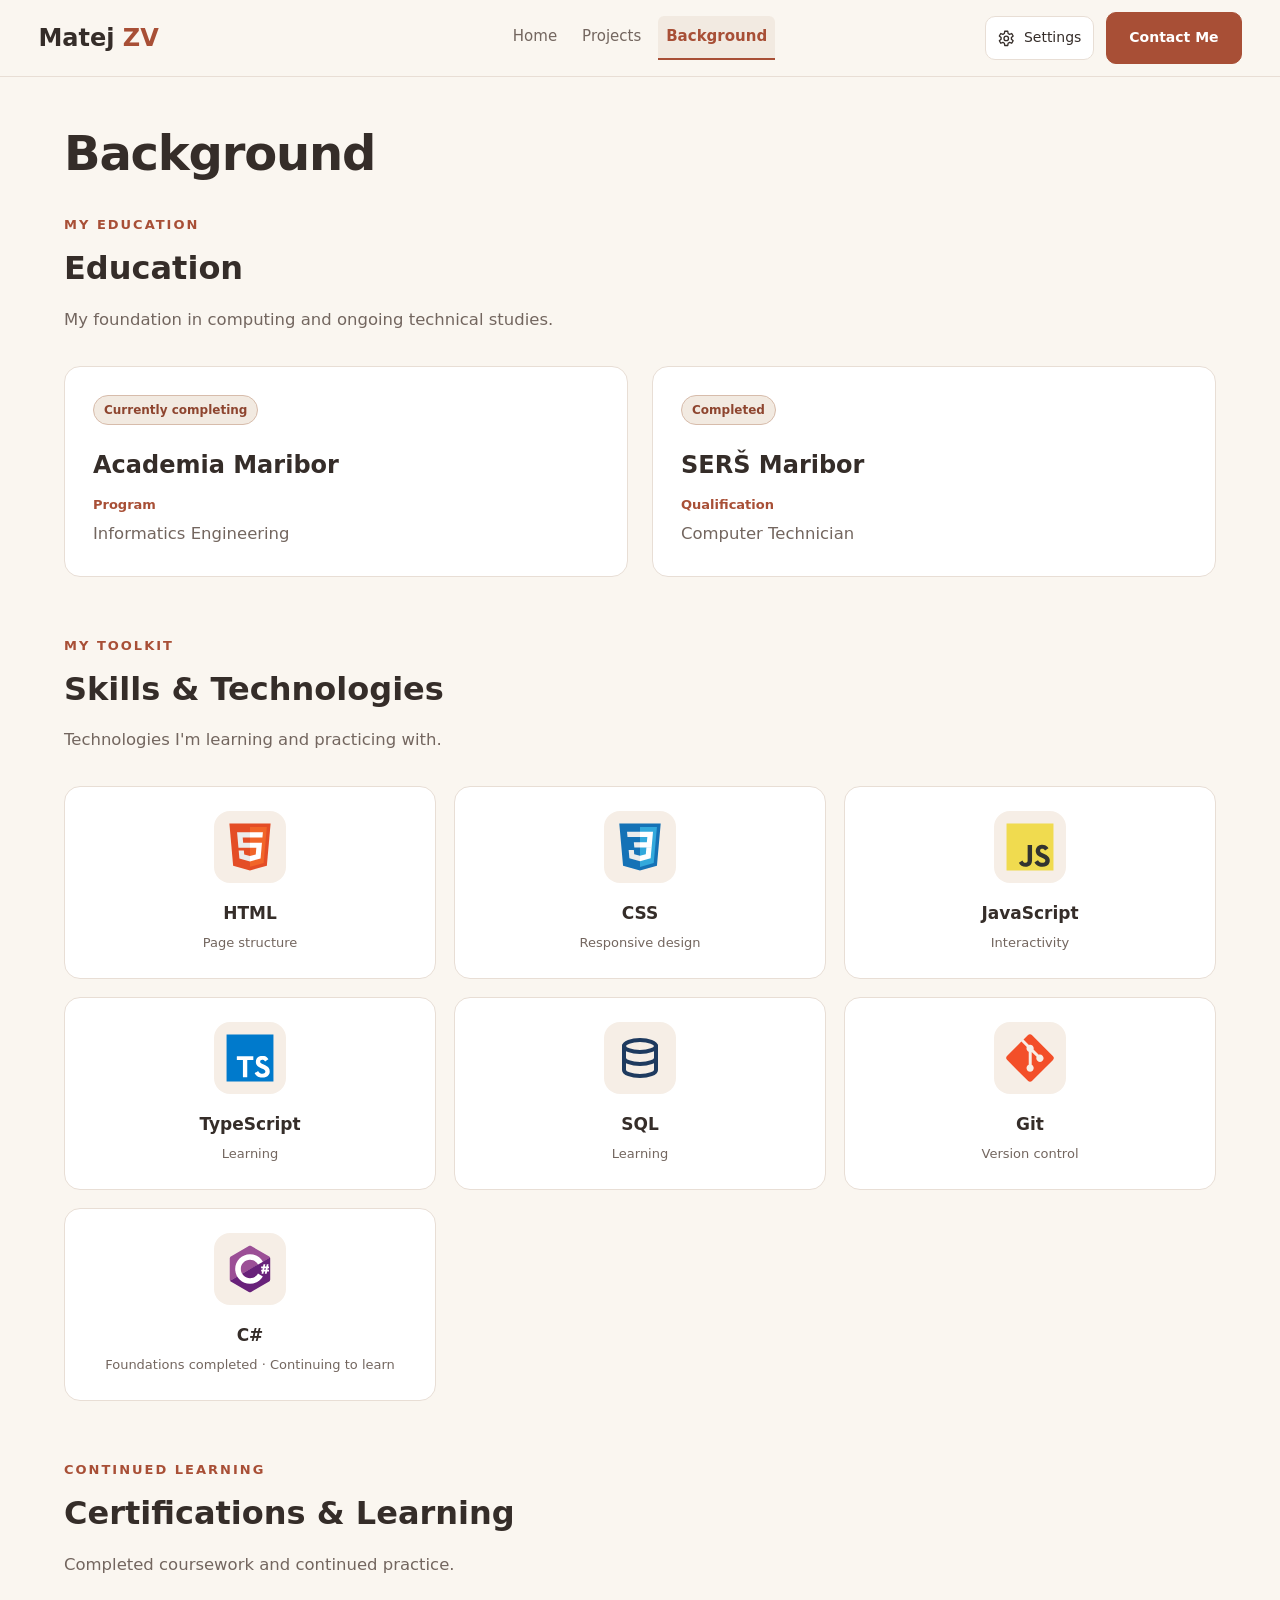
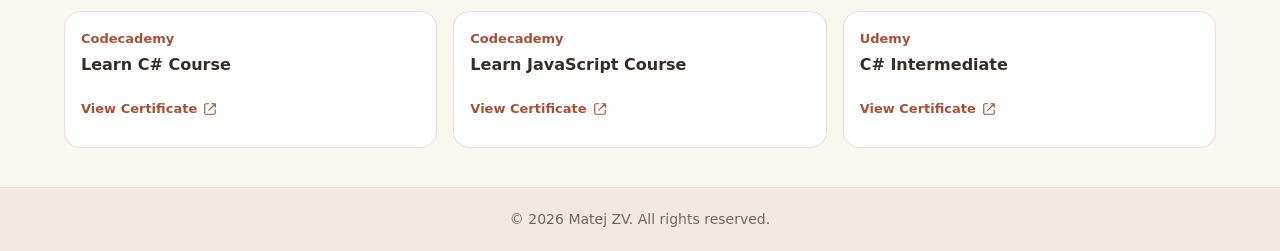
==== background.html @ 3d1009f9 "Initial portfolio release" ====
<!DOCTYPE html>
<html lang="en">
<head>
    <!-- Character encoding and responsive viewport -->
    <meta charset="UTF-8">
    <meta name="viewport" content="width=device-width, initial-scale=1.0">

    <!-- Page information -->
    <meta name="description" content="Background — Matej ZV’s developer portfolio, education, projects, and continued learning." data-i18n-content="meta.background.description">
    <meta name="theme-color" content="#211D1B">
    <link rel="icon" type="image/svg+xml" sizes="any" href="assets/icons/favicon.svg">
    <title data-i18n="meta.background.title">Background | Matej ZV</title>
    <meta property="og:type" content="website">
    <meta property="og:title" content="Background | Matej ZV" data-i18n-content="meta.background.title">
    <meta property="og:description" content="Background — Matej ZV’s developer portfolio, education, projects, and continued learning." data-i18n-content="meta.background.description">
    <meta name="twitter:card" content="summary">
    <!-- Add a canonical link and og:url once the final public URL is known.
         Add og:image only when a real share image has been supplied. -->

    <!-- Select the saved/system theme before styles render. -->
    <script src="js/theme.js"></script>
    <script src="js/translations.js"></script>
    <script src="js/i18n.js"></script>

    <!-- Website styles -->
    <link rel="stylesheet" href="css/style.css">

    <!-- JavaScript loads after the HTML is parsed -->
    <script src="js/script.js" defer></script>
</head>

<body>
    <a class="skip-link" href="#main-content" data-i18n="access.skip">Skip to main content</a>

    <header class="site-header">
        <nav class="navbar" aria-label="Main navigation" data-i18n-aria-label="access.nav">

            <!-- Website logo -->
            <a href="index.html" class="logo" aria-label="Matej ZV home" data-i18n-aria-label="access.home">
                Matej <span>ZV</span>
            </a>

            <ul class="nav-links" id="primary-navigation">
                <li><a href="index.html" data-i18n="nav.home">Home</a></li>
                <li><a href="projects.html" data-i18n="nav.projects">Projects</a></li>
                <li><a href="background.html" aria-current="page" data-i18n="nav.background">Background</a></li>
                <li class="mobile-contact"><a href="contact.html" data-i18n="nav.contact">Contact Me</a></li>
            </ul>

            <div class="header-actions">
                <div class="settings-container">
                    <button id="settings-toggle" class="settings-toggle" type="button" aria-expanded="false" aria-controls="settings-panel" hidden>
                        <svg class="settings-icon" xmlns="http://www.w3.org/2000/svg" width="18" height="18" viewBox="0 0 24 24" fill="none" stroke="currentColor" stroke-width="1.8" stroke-linecap="round" stroke-linejoin="round" aria-hidden="true" focusable="false"><path d="m9 3-.5 3-2 1.2L3.7 6 1.8 9.3l2.3 2v2.4l-2.3 2L3.7 19l2.8-1.2 2 1.2.5 3h4l.5-3 2-1.2 2.8 1.2 1.9-3.3-2.3-2v-2.4l2.3-2L18.3 6l-2.8 1.2-2-1.2-.5-3Z"/><circle cx="11" cy="12.5" r="3"/></svg>
                        <span data-i18n="settings.title">Settings</span>
                    </button>
                    <div id="settings-panel" class="settings-panel" role="group" aria-label="Display settings" hidden data-i18n-aria-label="settings.group">
                        <label class="theme-control" for="theme-choice" hidden>
                            <span data-i18n="settings.theme">Theme</span>
                            <select id="theme-choice" name="theme-choice" aria-label="Theme" data-i18n-aria-label="settings.theme">
                                <option value="dark" data-i18n="settings.dark">Dark</option>
                                <option value="light" data-i18n="settings.light">Light</option>
                            </select>
                        </label>
                        <fieldset class="language-control" hidden>
                            <legend data-i18n="settings.language">Language</legend>
                            <div class="language-options">
                                <button type="button" data-language="en" aria-pressed="true" lang="en"><span aria-hidden="true">🇬🇧</span> English <span class="language-check" aria-hidden="true">✓</span></button>
                                <button type="button" data-language="sl" aria-pressed="false" lang="sl"><span aria-hidden="true">🇸🇮</span> Slovenščina <span class="language-check" aria-hidden="true">✓</span></button>
                                <button type="button" data-language="de" aria-pressed="false" lang="de"><span aria-hidden="true">🇩🇪</span> Deutsch <span class="language-check" aria-hidden="true">✓</span></button>
                            </div>
                        </fieldset>
                    </div>
                </div>
                <a class="nav-contact btn btn-primary" href="contact.html" data-i18n="nav.contact">Contact Me</a>
                <!-- Mobile menu button -->
                <button
                    class="menu-toggle"
                    type="button"
                    aria-label="Open navigation menu"
                    aria-controls="primary-navigation"
                    aria-expanded="false"
                 data-i18n-aria-label="access.menuOpen">
                    ☰
                </button>
            </div>


        </nav>
    </header>

    <main id="main-content" class="detail-page background-page" tabindex="-1">
        <header class="page-intro">
            <h1 data-i18n="nav.background">Background</h1>
        </header>
        
        <section tabindex="-1" id="education" class="education-section" aria-labelledby="education-heading">

            <p class="section-label" data-i18n="background.educationLabel">MY EDUCATION</p>
            <h2 id="education-heading" data-i18n="background.education">Education</h2>
            <p class="section-description" data-i18n="background.intro">My foundation in computing and ongoing technical studies.</p>

            <div class="learning-grid">
                <article class="learning-card" aria-labelledby="academia-heading">
                    <div class="learning-card-header">
                        <span class="learning-badge" data-i18n="background.current">Currently completing</span>
                    </div>
                    <div class="learning-details">
                        <h3 id="academia-heading">Academia Maribor</h3>
                        <p class="education-detail"><span data-i18n="background.program">Program</span><span data-i18n="background.informatics">Informatics Engineering</span></p>
                    </div>
                </article>

                <article class="learning-card" aria-labelledby="sers-heading">
                    <div class="learning-card-header">
                        <span class="learning-badge" data-i18n="status.completed">Completed</span>
                    </div>
                    <div class="learning-details">
                        <h3 id="sers-heading">SERŠ Maribor</h3>
                        <p class="education-detail"><span data-i18n="background.qualification">Qualification</span><span data-i18n="background.technician">Computer Technician</span></p>
                    </div>
                </article>
            </div>

        </section>

        <section tabindex="-1" id="skills" class="skills-section">

            <p class="section-label" data-i18n="background.toolkit">
                MY TOOLKIT
            </p>

            <h2 data-i18n="background.skills">Skills &amp; Technologies</h2>

            <p class="section-description" data-i18n="background.skillsIntro">
                Technologies I'm learning and
                practicing with.
            </p>

            <div class="skills-grid">

                <!-- HTML -->
                <article class="skill-card">
                    <span class="skill-icon">
                        <img src="assets/icons/html5.svg" alt="" width="48" height="48" decoding="async">
                    </span>
                    <div>
                        <h3>HTML</h3>
                        <p data-i18n="skills.structure">Page structure</p>
                    </div>
                </article>

                <!-- CSS -->
                <article class="skill-card">
                    <span class="skill-icon">
                        <img src="assets/icons/css3.svg" alt="" width="48" height="48" decoding="async">
                    </span>
                    <div>
                        <h3>CSS</h3>
                        <p data-i18n="skills.responsive">Responsive design</p>
                    </div>
                </article>

                <!-- JavaScript -->
                <article class="skill-card">
                    <span class="skill-icon">
                        <img src="assets/icons/javascript.svg" alt="" width="48" height="48" decoding="async">
                    </span>
                    <div>
                        <h3>JavaScript</h3>
                        <p data-i18n="skills.interactivity">Interactivity</p>
                    </div>
                </article>

                <!-- TypeScript -->
                <article class="skill-card">
                    <span class="skill-icon">
                        <img src="assets/icons/typescript.svg" alt="" width="48" height="48" decoding="async">
                    </span>
                    <div>
                        <h3>TypeScript</h3>
                        <p data-i18n="skills.learning">Learning</p>
                    </div>
                </article>

                <!-- SQL -->
                <article class="skill-card">
                    <span class="skill-icon">
                        <img src="assets/icons/database.svg" alt="" width="48" height="48" decoding="async">
                    </span>
                    <div>
                        <h3>SQL</h3>
                        <p data-i18n="skills.learning">Learning</p>
                    </div>
                </article>

                <!-- Git -->
                <article class="skill-card">
                    <span class="skill-icon">
                        <img src="assets/icons/git.svg" alt="" width="48" height="48" decoding="async">
                    </span>
                    <div>
                        <h3>Git</h3>
                        <p data-i18n="skills.version">Version control</p>
                    </div>
                </article>

                <!-- C# -->
                <article class="skill-card">
                    <span class="skill-icon">
                        <img src="assets/icons/csharp.svg" alt="" width="48" height="48" decoding="async">
                    </span>
                    <div>
                        <h3>C#</h3>
                        <p data-i18n="skills.csharp">Foundations completed · Continuing to learn</p>
                    </div>
                </article>

            </div>

        </section>

        <section tabindex="-1" id="learning" class="learning-section" aria-labelledby="learning-heading">

            <p class="section-label" data-i18n="background.learningLabel">CONTINUED LEARNING</p>
            <h2 id="learning-heading" data-i18n="background.certificates">Certifications &amp; Learning</h2>
            <p class="section-description" data-i18n="background.learningIntro">Completed coursework and continued practice.</p>

            <div class="learning-grid">
                <article class="learning-card" aria-labelledby="csharp-course-heading">
                    <div class="learning-details">
                        <p class="learning-provider">Codecademy</p>
                        <h3 id="csharp-course-heading">Learn C# Course</h3>
                    </div>
                    <div class="learning-certificate">
                        <a class="certificate-link" href="assets/certificates/codecademy-learn-csharp.pdf" target="_blank" rel="noopener noreferrer" aria-label="View Certificate for Learn C# Course (PDF, opens in a new tab)" data-i18n-aria-label="certificate.csharpLabel"><span data-i18n="certificate.view">View Certificate</span> <svg class="certificate-external-icon" xmlns="http://www.w3.org/2000/svg" width="14" height="14" viewBox="0 0 24 24" fill="none" stroke="currentColor" stroke-width="2" stroke-linecap="round" stroke-linejoin="round" aria-hidden="true" focusable="false"><path d="M15 3h6v6M10 14 21 3M21 14v5a2 2 0 0 1-2 2H5a2 2 0 0 1-2-2V5a2 2 0 0 1 2-2h5"/></svg></a>
                    </div>
                </article>

                <article class="learning-card" aria-labelledby="javascript-course-heading">
                    <div class="learning-details">
                        <p class="learning-provider">Codecademy</p>
                        <h3 id="javascript-course-heading">Learn JavaScript Course</h3>
                    </div>
                    <div class="learning-certificate">
                        <a class="certificate-link" href="assets/certificates/codecademy-learn-javascript.pdf" target="_blank" rel="noopener noreferrer" aria-label="View Certificate for Learn JavaScript Course (PDF, opens in a new tab)" data-i18n-aria-label="certificate.jsLabel"><span data-i18n="certificate.view">View Certificate</span> <svg class="certificate-external-icon" xmlns="http://www.w3.org/2000/svg" width="14" height="14" viewBox="0 0 24 24" fill="none" stroke="currentColor" stroke-width="2" stroke-linecap="round" stroke-linejoin="round" aria-hidden="true" focusable="false"><path d="M15 3h6v6M10 14 21 3M21 14v5a2 2 0 0 1-2 2H5a2 2 0 0 1-2-2V5a2 2 0 0 1 2-2h5"/></svg></a>
                    </div>
                </article>

                <article class="learning-card" aria-labelledby="udemy-csharp-course-heading">
                    <div class="learning-details">
                        <p class="learning-provider">Udemy</p>
                        <h3 id="udemy-csharp-course-heading" title="C# Intermediate: Classes, Interfaces and OOP">C# Intermediate</h3>
                    </div>
                    <div class="learning-certificate">
                        <a class="certificate-link" href="assets/certificates/udemy-csharp-intermediate.pdf" target="_blank" rel="noopener noreferrer" aria-label="View Certificate for C# Intermediate: Classes, Interfaces and OOP (PDF, opens in a new tab)" data-i18n-aria-label="certificate.udemyLabel"><span data-i18n="certificate.view">View Certificate</span> <svg class="certificate-external-icon" xmlns="http://www.w3.org/2000/svg" width="14" height="14" viewBox="0 0 24 24" fill="none" stroke="currentColor" stroke-width="2" stroke-linecap="round" stroke-linejoin="round" aria-hidden="true" focusable="false"><path d="M15 3h6v6M10 14 21 3M21 14v5a2 2 0 0 1-2 2H5a2 2 0 0 1-2-2V5a2 2 0 0 1 2-2h5"/></svg></a>
                    </div>
                </article>
            </div>

        </section>
    </main>

    <footer class="site-footer">
        <p>&copy; <span id="current-year">2026</span> <span data-i18n="footer.rights">Matej ZV. All rights reserved.</span></p>
    </footer>
    <!-- Translate parsed English content before deferred interaction scripts run. -->
    <script>window.portfolioI18n?.apply();</script>
</body>
</html>
---- css/style.css ----
/* Shared design tokens: Warm Espresso / Soft Copper and Cream / Muted Terracotta. */
:root {
    color-scheme: dark;
    --bg-primary: #211D1B;
    --bg-secondary: #28221F;
    --bg-card: #302A27;
    --text-primary: #F5EBE3;
    --text-secondary: #C8B9AF;
    --accent: #DFA184;
    --button-bg: #AA583F;
    --button-text: #FFFFFF;
    --button-hover: #944A35;
    --border-color: #4B403A;
    --card-shadow: 0 10px 28px rgba(33, 22, 16, 0.12);
    --code-accent: #DEC8A9;
    --project-image: #28221F;
    --tag-bg: #3A322D;
    --tag-text: #DDC7B7;
    --success-bg: #333B2B;
    --success-text: #B8C799;
    --progress-bg: #423129;
    --progress-text: #E7B397;
    --planned-bg: #39312D;
    --planned-text: #D2BEB1;
    --icon-bg: #F6EEE6;
    --badge-border: #80604E;
    --badge-text: #E7B397;
    --input-border: #A28B7B;
    --error-border: #D99789;
    --error-text: #E9AAA0;
    --window-dot: #7C6A5E;
    --window-dot-mid: #A48D78;
    --window-dot-accent: #C98F70;
    --header-background: rgba(33, 29, 27, 0.96);
    --syntax-keyword: #C9A3D8;
    --syntax-string: #A8D6A8;
    --syntax-variable: #E8C77E;
    --syntax-property: #E5A47F;
    --syntax-comment: #9CA6AD;
    --syntax-default: #F5EBE3;
    --header-height: 6rem;
    --content-width: 100rem;
    --home-content-width: 82.5rem;
    --home-gutter: clamp(1.25rem, 3vw, 2rem);
    --page-gutter: clamp(1rem, 5vw, 6rem);
    --section-gap: clamp(2.5rem, 4.5vw, 4rem);
    --card-padding: clamp(1.125rem, 2.5vw, 1.75rem);
    --card-radius: 16px;
    --control-radius: 10px;
    font-size: 100%;
}

:root[data-theme="light"] {
    --syntax-keyword: #79508E;
    --syntax-string: #3B683A;
    --syntax-variable: #806019;
    --syntax-property: #994B2E;
    --syntax-comment: #746961;
    --syntax-default: #352D29;

    color-scheme: light;
    --bg-primary: #FAF6F0;
    --bg-secondary: #F2EAE1;
    --bg-card: #FFFFFF;
    --text-primary: #352D29;
    --text-secondary: #73665F;
    --accent: #A84F36;
    --button-bg: #A84F36;
    --button-hover: #8E402C;
    --border-color: #E8DED5;
    --card-shadow: 0 10px 28px rgba(77, 49, 31, 0.05);
    --code-accent: #7D5B44;
    --project-image: #F4ECE4;
    --tag-bg: #F4ECE4;
    --tag-text: #725245;
    --success-bg: #EDF0E4;
    --success-text: #4B6339;
    --progress-bg: #F5E8DE;
    --progress-text: #8E452F;
    --planned-bg: #F3ECE5;
    --planned-text: #776052;
    --badge-border: #D7BCAB;
    --badge-text: #8E452F;
    --input-border: #8A7467;
    --error-border: #A13D32;
    --error-text: #A13D32;
    --window-dot: #D6C4B4;
    --window-dot-mid: #C1A58B;
    --window-dot-accent: #B77B5D;
    --header-background: rgba(250, 246, 240, 0.96);
}

/* Respect the system palette even when JavaScript is unavailable. */
@media (prefers-color-scheme: light) {
    :root:not([data-theme]) {
        --syntax-keyword: #79508E;
        --syntax-string: #3B683A;
        --syntax-variable: #806019;
        --syntax-property: #994B2E;
        --syntax-comment: #746961;
        --syntax-default: #352D29;

        color-scheme: light;
        --bg-primary: #FAF6F0;
        --bg-secondary: #F2EAE1;
        --bg-card: #FFFFFF;
        --text-primary: #352D29;
        --text-secondary: #73665F;
        --accent: #A84F36;
        --button-bg: #A84F36;
        --button-hover: #8E402C;
        --border-color: #E8DED5;
        --card-shadow: 0 10px 28px rgba(77, 49, 31, 0.05);
        --code-accent: #7D5B44;
        --project-image: #F4ECE4;
        --tag-bg: #F4ECE4;
        --tag-text: #725245;
        --success-bg: #EDF0E4;
        --success-text: #4B6339;
        --progress-bg: #F5E8DE;
        --progress-text: #8E452F;
        --planned-bg: #F3ECE5;
        --planned-text: #776052;
        --badge-border: #D7BCAB;
        --badge-text: #8E452F;
        --input-border: #8A7467;
        --error-border: #A13D32;
        --error-text: #A13D32;
        --window-dot: #D6C4B4;
        --window-dot-mid: #C1A58B;
        --window-dot-accent: #B77B5D;
        --header-background: rgba(250, 246, 240, 0.96);
    }
}

/* ==========================================
   2. RESET AND GLOBAL STYLES
========================================== */

/* Make element sizing predictable */
* {
    margin: 0;
    padding: 0;
    box-sizing: border-box;
}

/* Enable smooth section navigation */
html {
    scroll-behavior: smooth;
}

/* Set the overall website appearance */
body {
    display: flex;
    flex-direction: column;
    min-height: 100vh;
    min-height: 100dvh;
    min-width: 0;
    font-size: clamp(1rem, calc(0.95rem + 0.1vw), 1.0625rem);
    background-color: var(--bg-primary);
    color: var(--text-primary);

    font-family: system-ui, -apple-system, BlinkMacSystemFont, "Segoe UI", sans-serif;
    line-height: 1.7;
}

/* Inherit link colors */
a {
    color: inherit;
}

/* Provide visible keyboard focus */
a:focus-visible,
button:focus-visible,
input:focus-visible,
textarea:focus-visible,
select:focus-visible,
[tabindex="-1"]:focus-visible {
    outline: 3px solid var(--accent);
    outline-offset: 3px;
}

/* Prevent long text from overflowing */
h1,
h2,
h3,
p {
    overflow-wrap: break-word;
}

/* Add space above anchor destinations */
section,
main {
    scroll-margin-top: calc(var(--header-height) + 1rem);
}

/* Skip link is hidden until keyboard focus */
.skip-link {
    position: absolute;
    top: -60px;
    left: 16px;
    z-index: 100;

    padding: 0.625rem 1rem;
    background-color: var(--button-bg);
    color: var(--button-text);
    border-radius: 6px;
}

/* Show skip link when focused */
.skip-link:focus {
    top: 12px;
}


/* ==========================================
   3. HEADER AND NAVIGATION
========================================== */

/* Website header */
.site-header {
    flex-shrink: 0;
    background-color: var(--header-background);
    border-bottom: 1px solid var(--border-color);
    -webkit-backdrop-filter: blur(12px);
    backdrop-filter: blur(12px);
}

.site-header.sticky-ready {
    position: sticky;
    top: 0;
    z-index: 50;
}

/* Equal outer tracks keep the link group centered across the full navbar. */
.navbar {
    width: 100%;
    max-width: none;
    margin: 0;
    padding: 0.75rem clamp(1.25rem, 3vw, 3rem);
    position: relative;
    display: grid;
    grid-template-columns: minmax(0, 1fr) max-content minmax(0, 1fr);
    align-items: center;
    gap: clamp(0.5rem, 2vw, 1.5rem);
}

/* Developer logo */
.logo {
    justify-self: start;
    color: var(--text-primary);
    font-size: 1.5rem;
    font-weight: bold;
    text-decoration: none;
}

/* Restrained accent on the logo */
.logo span {
    color: var(--accent);
}

/* Desktop navigation links */
.nav-links {
    justify-self: center;
    min-width: 0;
    display: flex;
    flex-wrap: nowrap;
    justify-content: center;
    align-items: center;
    gap: clamp(0.125rem, 0.7vw, 0.625rem);
    list-style: none;
}

/* Individual navigation links */
.nav-links a {
    display: inline-flex;
    align-items: center;
    min-height: 44px;
    padding: 0.25rem 0.5rem;
    border-bottom: 2px solid transparent;
    border-radius: 6px 6px 0 0;
    color: var(--text-secondary);
    font-size: 0.9375rem;
    font-weight: 500;
    text-decoration: none;

    transition: color 0.2s ease;
}

.nav-links a[aria-current="page"] {
    color: var(--accent);
    border-bottom-color: currentColor;
    background-color: var(--bg-secondary);
    font-weight: 600;
}

/* Link hover effect */
.nav-links a:hover {
    color: var(--accent);
}

.header-actions {
    display: flex;
    flex-wrap: nowrap;
    justify-content: flex-end;
    max-width: 100%;
    min-width: 0;
    align-items: center;
    gap: 0.75rem;
    justify-self: end;
}

.mobile-contact {
    display: none;
}

.nav-contact {
    white-space: nowrap;
}

.settings-icon {
    flex: 0 0 18px;
}

.settings-container {
    position: relative;
}

.settings-toggle {
    display: inline-flex;
    align-items: center;
    justify-content: center;
    gap: 0.5rem;
    min-height: 44px;
    padding: 0.5rem 0.75rem;
    border: 1px solid var(--border-color);
    border-radius: var(--control-radius);
    background-color: var(--bg-card);
    color: var(--text-primary);
    font: inherit;
    font-size: 0.875rem;
    text-decoration: none;
    cursor: pointer;
}

.settings-toggle:hover,
.settings-toggle[aria-expanded="true"] {
    border-color: var(--accent);
}

.settings-panel {
    position: absolute;
    inset-inline-end: 0;
    top: calc(100% + 0.5rem);
    z-index: 60;
    display: grid;
    gap: 1rem;
    width: min(18rem, calc(100vw - 2rem));
    max-height: 65vh;
    max-height: 65dvh;
    overflow-y: auto;
    padding: 1rem;
    border: 1px solid var(--border-color);
    border-radius: 12px;
    background-color: var(--bg-card);
    box-shadow: var(--card-shadow);
}

.settings-toggle[hidden],
.settings-panel[hidden] {
    display: none;
}

.theme-control {
    display: flex;
    align-items: center;
    justify-content: space-between;
    flex-wrap: wrap;
    gap: 0.5rem;
    min-width: 0;
    min-height: 44px;
    color: var(--text-primary);
    font-size: 0.9375rem;
    font-weight: 600;
}

.theme-control[hidden] {
    display: none;
}

.theme-control select {
    min-height: 44px;
    min-width: 6.25rem;
    max-width: 100%;
    padding: 0.5rem 0.375rem;
    border: 1px solid var(--input-border);
    border-radius: var(--control-radius);
    background-color: var(--bg-card);
    color: var(--text-primary);
    font: inherit;
    cursor: pointer;
}

/* Allow grid and flex content to shrink without hiding overflowing content. */
.hero-content,
.hero-visual,
.about-content {
    min-width: 0;
}

/* Hide mobile menu button on desktop */
.menu-toggle {
    min-width: 44px;
    min-height: 44px;
    align-items: center;
    justify-content: center;
    display: none;
    background: transparent;
    border: none;

    color: var(--text-primary);
    font-size: 1.75rem;
    line-height: 1;
    cursor: pointer;
}


/* ==========================================
   4. SHARED LAYOUT
========================================== */

/* Main content container */
main {
    flex: 1 0 auto;
    width: calc(100% - 2 * var(--page-gutter));
    min-width: 0;
    max-width: var(--content-width);
    margin: 0 auto;
    padding: clamp(1.5rem, 3vw, 2.5rem) 0;
}

/* Home has one cohesive 1320px default cap, independent of the full-width navbar. */
.home-page {
    width: 100%;
    max-width: var(--home-content-width);
    padding-inline: var(--home-gutter);
}

.home-page .hero {
    gap: clamp(1.5rem, 4vw, 4rem);
}

.home-page .hero-content {
    width: 100%;
    max-width: 36rem;
    justify-self: start;
}

.home-page .hero-visual {
    justify-content: center;
}

.home-page .code-card {
    max-width: 36rem;
}

.home-page .about-section {
    max-width: 50rem;
}

.about-biography {
    min-width: 0;
}

.home-page .about-content {
    display: block;
    max-width: 70ch;
}

.home-page .about-content p + p {
    margin-top: 1.25rem;
}

.background-text-link {
    display: inline-flex;
    align-items: center;
    gap: 0.5rem;
    min-height: 44px;
    margin-top: 1rem;
    color: var(--accent);
    text-underline-offset: 4px;
}

.home-page .closing-cta {
    display: grid;
    grid-template-columns: minmax(0, 1fr) auto;
    justify-content: space-between;
    align-items: center;
    gap: 1.5rem;
    padding: clamp(1.5rem, 2.5vw, 2rem);
    border: 1px solid var(--border-color);
    border-radius: var(--card-radius);
    background-color: var(--bg-card);
}

@media (min-width: 901px) {
    .home-page .hero h1 {
        max-width: 18ch;
    }
}

@media (max-width: 900px) {
    .home-page .hero-visual {
        justify-content: flex-start;
    }
}

@media (max-width: 600px) {
    .home-page .closing-cta {
        grid-template-columns: minmax(0, 1fr);
        gap: 1.25rem;
    }

    .home-page .closing-cta .btn {
        justify-self: start;
        min-height: 44px;
    }
}

/* Space between sections */
main > section {
    margin-bottom: var(--section-gap);
}

/* Shared section headings */
main h2 {
    font-size: clamp(1.5rem, calc(1.2rem + 1vw), 2rem);
    line-height: 1.3;
    margin-bottom: 1rem;
}

/* Shared small section labels */
.section-label {
    color: var(--accent);
    font-size: 0.8125rem;
    font-weight: bold;
    letter-spacing: 2px;
    margin-bottom: 0.75rem;
}

/* Shared section descriptions */
.section-description {
    color: var(--text-secondary);
    margin-bottom: 2rem;
    max-width: 65ch;
}


/* Shared page hierarchy; content keeps the same cards and readable widths. */
.detail-page h1 {
    font-size: clamp(2rem, calc(1.4rem + 2vw), 3rem);
    line-height: 1.2;
    letter-spacing: -0.025em;
    margin-bottom: 1.25rem;
}

.detail-page > section {
    margin-bottom: var(--section-gap);
}

.detail-page {
    padding-top: clamp(2rem, 4vw, 3rem);
}

/* The page shell supplies viewport height; the last section adds no trailing gap. */
main > section:last-child {
    margin-bottom: 0;
}

.background-page > section {
    padding-block: 0;
}

.page-intro {
    margin-bottom: clamp(1.5rem, 3vw, 2rem);
}

.closing-cta p {
    color: var(--text-secondary);
}

/* ==========================================
   5. HERO SECTION
========================================== */

/* Two-column hero layout */
.hero {
    display: grid;
    grid-template-columns: minmax(0, 1.1fr) minmax(0, 0.9fr);
    align-items: center;
    gap: clamp(1.5rem, 4vw, 3rem);

    min-height: auto;
    padding: clamp(1.5rem, 3vw, 2.75rem) 0;
}

/* Small introduction text */
.hero-label {
    color: var(--accent);
    font-size: 0.8125rem;
    font-weight: bold;
    letter-spacing: 2px;
    margin-bottom: 1.25rem;
}

/* Main headline: short, prominent, and readable. */
.hero h1 {
    font-size: clamp(2.5rem, calc(1.4rem + 2.5vw), 3.5rem);
    line-height: 1.12;
    letter-spacing: -0.035em;
    margin-bottom: 0;
}

/* Secondary role, visually distinct from the main headline. */
.hero-subtitle {
    color: var(--accent);
    font-size: clamp(1.125rem, 1.7vw, 1.5rem);
    font-weight: 600;
    line-height: 1.4;
    margin-top: 1rem;
}

/* One concise introduction; no buttons beneath it. */
.hero-description {
    max-width: 52ch;
    color: var(--text-secondary);
    font-size: 1.0625rem;
    line-height: 1.75;
    margin-top: 1.375rem;
}

/* Shared button styling */
.btn {
    display: inline-flex;
    align-items: center;
    justify-content: center;

    padding: 0.8125rem 1.375rem;
    border-radius: var(--control-radius);

    font-family: inherit;
    font-size: 0.875rem;
    font-weight: bold;
    text-decoration: none;
    cursor: pointer;

    transition:
        background-color 0.2s ease;
}

/* Primary copper/terracotta action */
.btn-primary {
    background-color: var(--button-bg);
    color: var(--button-text);
    border: 1px solid var(--button-bg);
}

/* Primary button hover */
.btn-primary:hover {
    background-color: var(--button-hover);
}


/* ==========================================
   6. HERO CODE CARD
========================================== */

/* Position the decorative card */
.hero-visual {
    position: relative;

    display: flex;
    align-items: center;
    justify-content: center;

    min-height: 24rem;
}

/* Decorative code editor */
.code-card {
    position: relative;
    width: 100%;
    max-width: 40rem;

    padding: clamp(1.5rem, 3vw, 2.25rem);
    background-color: var(--bg-card);

    border: 1px solid var(--border-color);
    border-radius: var(--card-radius);

    box-shadow: var(--card-shadow);
    font-family: monospace;
}

/* Decorative editor: explicit syntax tokens, never runtime text manipulation. */
.code-card-header {
    display: flex;
    flex-wrap: wrap;
    align-items: center;
    justify-content: space-between;
    gap: 0.75rem;
    padding-bottom: 1.25rem;
    margin-bottom: 1.5rem;
    border-bottom: 1px solid var(--border-color);
}

.code-card-dots {
    display: flex;
    gap: 0.4375rem;
}

.code-card-dots span {
    width: 10px;
    height: 10px;
    border-radius: 50%;
    background-color: var(--window-dot);
}

.code-card-dots span:nth-child(2) { background-color: var(--window-dot-mid); }
.code-card-dots span:last-child { background-color: var(--window-dot-accent); }

.code-filename {
    color: var(--syntax-comment);
    font-size: 0.8125rem;
}

.code-block {
    color: var(--syntax-default);
    font-family: ui-monospace, SFMono-Regular, Consolas, monospace;
    font-size: clamp(0.9375rem, 1vw, 1.125rem);
    line-height: 1.85;
    white-space: pre-wrap;
    overflow-wrap: anywhere;
    tab-size: 2;
}

.code-block code { font: inherit; }
.syntax-keyword { color: var(--syntax-keyword); }
.syntax-string { color: var(--syntax-string); }
.syntax-variable { color: var(--syntax-variable); }
.syntax-property { color: var(--syntax-property); }
.syntax-comment { color: var(--syntax-comment); }


/* ==========================================
   7. PROJECTS SECTION
========================================== */

/* Projects section spacing */
.projects-section {
    padding: 1.25rem 0;
}

/* Two balanced project columns, stacking on mobile. */
.projects-grid {
    display: grid;
    grid-template-columns: repeat(2, minmax(0, 1fr));
    align-items: stretch;
    gap: clamp(1.125rem, 2.5vw, 1.75rem);
}

/* Equal-height cards stretch within each responsive grid row. */
.project-card {
    display: flex;
    flex-direction: column;
    min-width: 0;
    background-color: var(--bg-card);
    border: 1px solid var(--border-color);
    border-radius: var(--card-radius);
    overflow: hidden;

    transition:
        box-shadow 0.3s ease,
        border-color 0.3s ease;
}

/* Project card hover effect */
.project-card:hover {
    box-shadow: var(--card-shadow);
    border-color: var(--accent);
}

/* Project image placeholder */
.project-image {
    flex-shrink: 0;
    position: relative;
    height: 9rem;
    background-color: var(--project-image);

    display: flex;
    align-items: center;
    justify-content: center;
    border-bottom: 1px solid var(--border-color);
}

/* Show the whole screenshot without stretching or cropping its interface. */
.project-image img {
    position: absolute;
    inset: 0;
    width: 100%;
    height: 100%;
    object-fit: contain;
}

/* Explicitly preserve hidden fallback elements regardless of display styles. */
.project-image [hidden] {
    display: none;
}

/* Decorative project icon */
.project-image span {
    font-size: 3rem;
}

/* Project card content */
.project-content {
    padding: var(--card-padding);
    display: flex;
    flex-direction: column;
    flex: 1;
}

/* Project title */
.project-content h3 {
    font-size: 1.25rem;
    line-height: 1.4;
    margin-bottom: 0.75rem;
}

/* Project description */
.project-content p {
    max-width: 70ch;
    color: var(--text-secondary);
    line-height: 1.6;
    margin-bottom: 1rem;
}

/* Technology labels container */
.project-tech {
    display: flex;
    flex-wrap: wrap;
    gap: 0.5rem;
    margin-bottom: 0;
    margin-top: auto;
    padding-top: 0.5rem;
}

/* Technology label */
.project-tech span {
    min-width: 0;
    overflow-wrap: anywhere;
    background-color: var(--tag-bg);
    color: var(--tag-text);

    padding: 0.375rem 0.625rem;
    border-radius: 6px;
    font-size: 0.75rem;
}

/* Links wrap instead of overflowing on small screens or at high zoom. */
.project-links {
    display: flex;
    flex-wrap: wrap;
    gap: 0.5rem 1.125rem;
}

/* Optional project link */
.project-link {
    display: inline-flex;
    align-items: center;
    min-height: 44px;
    overflow-wrap: anywhere;
    color: var(--accent);
    font-weight: bold;
    text-decoration: none;
}

/* Project link hover */
.project-link:hover {
    text-decoration: underline;
}


/* ==========================================
   8. PROJECT STATUS BADGES
========================================== */

/* Shared status badge style */
.project-status {
    display: inline-block;
    padding: 0.3125rem 0.6875rem;
    border-radius: 999px;

    font-size: 0.75rem;
    font-weight: bold;
    margin-bottom: 0.875rem;
    align-self: flex-start;
}

/* Completed project */
.status-completed {
    background-color: var(--success-bg);
    color: var(--success-text);
}

/* In-progress project */
.status-in-progress {
    background-color: var(--progress-bg);
    color: var(--progress-text);
}

/* Planned project */
.status-planned {
    background-color: var(--planned-bg);
    color: var(--planned-text);
}


/* ==========================================
   9. ABOUT SECTION
========================================== */

/* The biography stays in one readable column. */
.about-section {
    padding: 1rem 0;
}

.about-heading {
    margin-bottom: 1.5rem;
}

.about-content p {
    color: var(--text-secondary);
    line-height: 1.75;
    margin: 0;
    max-width: 70ch;
}


/* ==========================================
   10. SKILLS SECTION
========================================== */

/* Skills section spacing */
.skills-section {
    padding: 1.25rem 0;
}

/* Three-column skill grid */
.skills-grid {
    display: grid;
    grid-template-columns: repeat(3, minmax(0, 1fr));
    gap: 1.125rem;
}

/* Static cards keep their names below a shared icon frame. */
.skill-card {
    display: flex;
    flex-direction: column;
    align-items: center;
    gap: 1rem;
    min-width: 0;
    padding: 1.5rem 1.125rem;
    text-align: center;
    overflow-wrap: anywhere;

    background-color: var(--bg-card);
    border: 1px solid var(--border-color);
    border-radius: var(--card-radius);
}

/* A light backing keeps every original brand color legible. */
.skill-icon {
    display: grid;
    place-items: center;
    width: 72px;
    height: 72px;
    flex: 0 0 72px;
    background-color: var(--icon-bg);
    border-radius: 16px;
}

.skill-icon img {
    display: block;
    width: 48px;
    height: 48px;
    object-fit: contain;
}

/* Skill name */
.skill-card h3 {
    font-size: 1.0625rem;
    margin-bottom: 0.25rem;
}

/* Skill description */
.skill-card p {
    color: var(--text-secondary);
    font-size: 0.8125rem;
}


/* Certifications and learning share the same theme-aware card surface. */
.learning-section,
.education-section {
    padding: 1.25rem 0;
}

.education-detail {
    color: var(--text-secondary);
    line-height: 1.7;
}

.education-detail > span:first-child {
    display: block;
    color: var(--accent);
    font-size: 0.8125rem;
    font-weight: 600;
    margin-bottom: 0.25rem;
}

.learning-grid {
    display: grid;
    grid-template-columns: repeat(2, minmax(0, 1fr));
    grid-auto-rows: 1fr;
    gap: 1.5rem;
}

.learning-card {
    display: flex;
    flex-direction: column;
    min-width: 0;
    gap: 1.5rem;
    padding: var(--card-padding);
    background-color: var(--bg-card);
    border: 1px solid var(--border-color);
    border-radius: var(--card-radius);
}

.learning-card-header {
    display: flex;
    flex-wrap: wrap;
    justify-content: space-between;
    align-items: center;
    gap: 1rem;
}

.learning-badge {
    padding: 0.25rem 0.625rem;
    border: 1px solid var(--badge-border);
    border-radius: 999px;
    background-color: var(--bg-secondary);
    color: var(--badge-text);
    font-size: 0.75rem;
    font-weight: 600;
}

.learning-details {
    min-width: 0;
    overflow-wrap: anywhere;
}

.learning-provider {
    color: var(--accent);
    font-size: 0.8125rem;
    font-weight: 600;
    margin-bottom: 0.5rem;
}

.learning-card h3 {
    font-size: clamp(1.25rem, 2vw, 1.5rem);
    line-height: 1.35;
    margin-bottom: 0.75rem;
}

.learning-completion {
    color: var(--text-secondary);
    font-size: 0.875rem;
}

.learning-certificate {
    margin-top: auto;
    padding-top: 1.5rem;
    border-top: 1px solid var(--border-color);
}

/* Compact certificate links retain a 44px keyboard/touch target. */
.certificate-link {
    display: inline-flex;
    align-items: center;
    gap: 0.375rem;
    min-height: 44px;
    padding: 0.25rem 0;
    border-radius: var(--control-radius);
    color: var(--accent);
    font-size: 0.8125rem;
    font-weight: 600;
    text-decoration: none;
    text-underline-offset: 3px;
}

.certificate-link:hover,
.certificate-link:focus-visible {
    text-decoration: underline;
}

.certificate-link:focus-visible {
    outline: 3px solid var(--accent);
    outline-offset: 4px;
}

.certificate-external-icon {
    flex: 0 0 14px;
}

/* Scope the compact layout to Certifications; Education keeps its shared card styles. */
.learning-section .learning-grid {
    grid-template-columns: repeat(3, minmax(0, 1fr));
    gap: 1rem;
}

.learning-section .learning-card {
    gap: 0.5rem;
    padding: 1rem;
}

.learning-section .learning-provider {
    margin-bottom: 0.25rem;
}

.learning-section .learning-card h3 {
    font-size: 1rem;
    margin-bottom: 0;
}

.learning-section .learning-certificate {
    padding-top: 0.25rem;
    border-top: 0;
}

@media (max-width: 1000px) {
    .learning-section .learning-grid {
        grid-template-columns: repeat(2, minmax(0, 1fr));
    }
}

@media (max-width: 600px) {
    .learning-section .learning-grid {
        grid-template-columns: minmax(0, 1fr);
    }
}

@media (max-width: 700px) {
    .learning-grid {
        grid-template-columns: minmax(0, 1fr);
        gap: 1.125rem;
    }
}


/* ==========================================
   11. CONTACT SECTION
========================================== */

/* Contact section spacing */
.contact-section {
    width: 100%;
    max-width: 42.5rem;
    margin-inline: auto;
    padding: 1.25rem 0;
}

/* Limit form width */
.contact-container {
    width: 100%;
    max-width: 100%;
    margin-top: 2rem;
}

/* Form card */
#contact-form {
    background-color: var(--bg-card);
    border: 1px solid var(--border-color);
    border-radius: var(--card-radius);
    padding: var(--card-padding);
}

/* Let fields shrink inside the card at narrow widths and high zoom. */
.form-group,
.form-group input,
.form-group textarea {
    min-width: 0;
}

/* Make the waiting state clear without reducing text contrast. */
.contact-submit:disabled {
    cursor: wait;
    background-color: var(--button-hover);
}

/* Individual form field group */
.form-group {
    display: flex;
    flex-direction: column;
    gap: 0.5rem;
    margin-bottom: 1.375rem;
}

/* Form labels */
.form-group label {
    color: var(--text-primary);
    font-size: 0.875rem;
    font-weight: bold;
}

/* Text fields and message area */
.form-group input,
.form-group textarea {
    width: 100%;
    padding: 0.875rem 1rem;

    background-color: var(--bg-secondary);
    color: var(--text-primary);

    /* A stronger boundary makes editable controls easier to identify. */
    border: 1px solid var(--input-border);
    border-radius: var(--control-radius);

    font: inherit;
    transition: border-color 0.2s ease;
}

/* Allow vertical resizing of the message field */
.form-group textarea {
    resize: vertical;
    min-height: 140px;
}

/* Placeholder text */
.form-group input::placeholder,
.form-group textarea::placeholder {
    color: var(--text-secondary);
}

/* Focused form field */
.form-group input:focus,
.form-group textarea:focus {
    border-color: var(--accent);
}

/* Invalid form field */
.form-group .input-error {
    border-color: var(--error-border);
}

/* Field error message */
.form-error {
    color: var(--error-text);
    font-size: 0.75rem;
    min-height: 18px;
}

/* Submit button */
.contact-submit {
    border: none;
}

/* Overall form feedback */
.form-status {
    margin-top: 1.125rem;
    font-size: 0.875rem;
    min-height: 22px;
}

/* Successful validation feedback */
.form-status.success {
    color: var(--success-text);
}

/* Failed validation feedback */
.form-status.error {
    color: var(--error-text);
}

/* Explanation below the form */
.form-note {
    overflow-wrap: anywhere;
    margin-top: 0.875rem;
    color: var(--text-secondary);
    font-size: 0.75rem;
    line-height: 1.6;
}


/* A quiet secondary way to connect beneath the contact form. */
.contact-social {
    margin-top: 3rem;
    text-align: center;
}

.contact-social p {
    color: var(--text-secondary);
    margin-bottom: 1.5rem;
}

.social-link {
    display: inline-flex;
    align-items: center;
    justify-content: center;
    gap: 0.75rem;
    min-height: 44px;
    padding: 0.75rem 1.5rem;
    border: 1px solid var(--border-color);
    border-radius: var(--control-radius);
    background-color: var(--bg-card);
    color: var(--text-primary);
    font-weight: 600;
    text-decoration: none;
    transition: border-color 0.2s ease, color 0.2s ease;
}

.social-link:hover {
    border-color: var(--accent);
    color: var(--accent);
}

/* ==========================================
   12. FOOTER
========================================== */

/* The flexible page shell keeps this footer at the bottom of short pages. */
.site-footer {
    flex-shrink: 0;
    padding: 1.25rem 1rem;
    border-top: 1px solid var(--border-color);
    background-color: var(--bg-secondary);
    color: var(--text-secondary);
    font-size: 0.875rem;
    text-align: center;
}


@media (min-width: 901px) {
    .project-content h3 {
        min-height: 2.8em;
    }
}

/* ==========================================
   13. TABLET LAYOUT
========================================== */

@media (max-width: 900px) {
    main > section {
        margin-bottom: var(--section-gap);
    }

    .hero h1 {
        font-size: clamp(2.25rem, 4.5vw, 3rem);
    }


    /* Stack hero content */
    .hero {
        grid-template-columns: 1fr;
        gap: 1.5rem;
        min-height: auto;
        padding: 2.5rem 0;
    }

    /* Reduce hero visual height */
    .hero-visual {
        min-height: 260px;
    }

    /* Two skill columns */
    .skills-grid {
        grid-template-columns: repeat(2, minmax(0, 1fr));
    }
}


/* Use a compact header before links and actions become cramped. */
@media (max-width: 1000px) {
    /* Anchor Settings to the full header, not the trigger beside the hamburger. */
    .settings-container {
        position: static;
    }

    .settings-panel {
        top: 100%;
        inset-inline-end: 1rem;
        width: min(18rem, calc(100% - 2rem));
    }

    .navbar {
        grid-template-columns: minmax(0, 1fr) auto;
    }

    .logo {
        grid-column: 1;
        grid-row: 1;
    }

    .header-actions {
        grid-column: 2;
        grid-row: 1;
    }

    .nav-contact {
        display: none;
    }

    .mobile-contact {
        display: block;
    }

    .nav-links .mobile-contact > a {
        justify-content: center;
        background-color: var(--button-bg);
        color: var(--button-text);
        border: 1px solid var(--button-bg);
        border-radius: var(--control-radius);
    }

    .nav-links .mobile-contact > a:hover {
        background-color: var(--button-hover);
        border-color: var(--button-hover);
    }

    /* Remain usable when JavaScript is unavailable. */
    .nav-links {
        grid-column: 1 / -1;
        grid-row: 2;
        justify-self: stretch;
        flex-direction: column;
        align-items: stretch;
        gap: 0.25rem;
    }

    .navigation-ready .menu-toggle {
        display: flex;
    }

    .navigation-ready .nav-links {
        display: none;
        position: absolute;
        top: 100%;
        inset-inline: 0;
        width: auto;
        max-height: 65vh;
        max-height: 65dvh;
        overflow-y: auto;
        padding: 0.5rem;
        border: 1px solid var(--border-color);
        border-radius: 0 0 12px 12px;
        background-color: var(--bg-card);
        box-shadow: var(--card-shadow);
    }

    .navigation-ready .nav-links.active {
        display: flex;
    }

    .nav-links a {
        width: 100%;
        min-height: 48px;
        padding: 0.5rem 0.75rem;
    }
}

/* ==========================================
   14. MOBILE LAYOUT
========================================== */

@media (max-width: 600px) {

    /* Reduce main spacing */
    main {
        padding: 1.25rem 0;
    }

    /* Reduce section spacing */
    main > section {
        margin-bottom: var(--section-gap);
    }

    /* Compact hero */
    .hero {
        padding: 1.75rem 0;
    }

    /* Smaller hero heading */
    .hero h1 {
        font-size: clamp(2rem, 8vw, 2.5rem);
        letter-spacing: -0.03em;
    }

    .hero-subtitle {
        font-size: 1.0625rem;
    }

    /* Smaller hero description */
    .hero-description {
        font-size: 1rem;
    }

    .section-description {
        margin-bottom: 1.25rem;
    }

    .learning-card {
        gap: 1rem;
    }

    .learning-certificate {
        padding-top: 1rem;
    }

    /* Compact hero decoration */
    .hero-visual {
        min-height: 220px;
    }

    /* One project per row */
    .projects-grid {
        grid-template-columns: 1fr;
    }

    /* Smaller section headings */
    main h2 {
        font-size: 1.5rem;
    }

    /* Compact project cards */
    .project-content {
        padding: 1.125rem;
    }

    /* Two compact skill columns on mobile */
    .skills-grid {
        gap: 0.75rem;
    }

    /* Compact skill cards */
    .skill-card {
        padding: 1.125rem;
    }

    /* Compact contact form */
    #contact-form {
        padding: 1.125rem;
    }

    /* Full-width contact button */
    .contact-submit {
        width: 100%;
    }

}


/* The narrowest screens keep controls compact and skills in one column. */
@media (max-width: 380px) {
    .header-actions {
        gap: 8px;
    }

    .skills-grid {
        grid-template-columns: minmax(0, 1fr);
    }
}


/* ==========================================
   15. ACCESSIBILITY
========================================== */

/* Respect reduced-motion preferences */
@media (prefers-reduced-motion: reduce) {

    /* Disable smooth scrolling */
    html {
        scroll-behavior: auto;
    }

    /* Remove animated transitions */
    .btn,
    .nav-links a,
    .project-card,
    .form-group input,
    .form-group textarea,
    .social-link {
        transition: none;
    }
}

/* Native language buttons retain keyboard behavior and wrap naturally at high zoom. */
.language-control {
    min-width: 0;
    border: 0;
}

.language-control[hidden] {
    display: none;
}

.language-control legend {
    margin-bottom: 0.5rem;
    color: var(--text-primary);
    font-weight: 600;
    font-size: 0.9375rem;
}

.language-options {
    display: grid;
    gap: 0.375rem;
}

.language-options button {
    display: flex;
    align-items: center;
    gap: 0.5rem;
    min-height: 44px;
    min-width: 0;
    padding: 0.5rem 0.75rem;
    border: 1px solid var(--border-color);
    border-radius: var(--control-radius);
    background-color: var(--bg-card);
    color: var(--text-primary);
    font: inherit;
    overflow-wrap: anywhere;
    text-align: start;
    cursor: pointer;
}

.language-options button[aria-pressed="true"] {
    border-color: var(--accent);
    background-color: var(--bg-secondary);
}

.language-check {
    margin-inline-start: auto;
    color: var(--accent);
    visibility: hidden;
}

.language-options button[aria-pressed="true"] .language-check {
    visibility: visible;
}
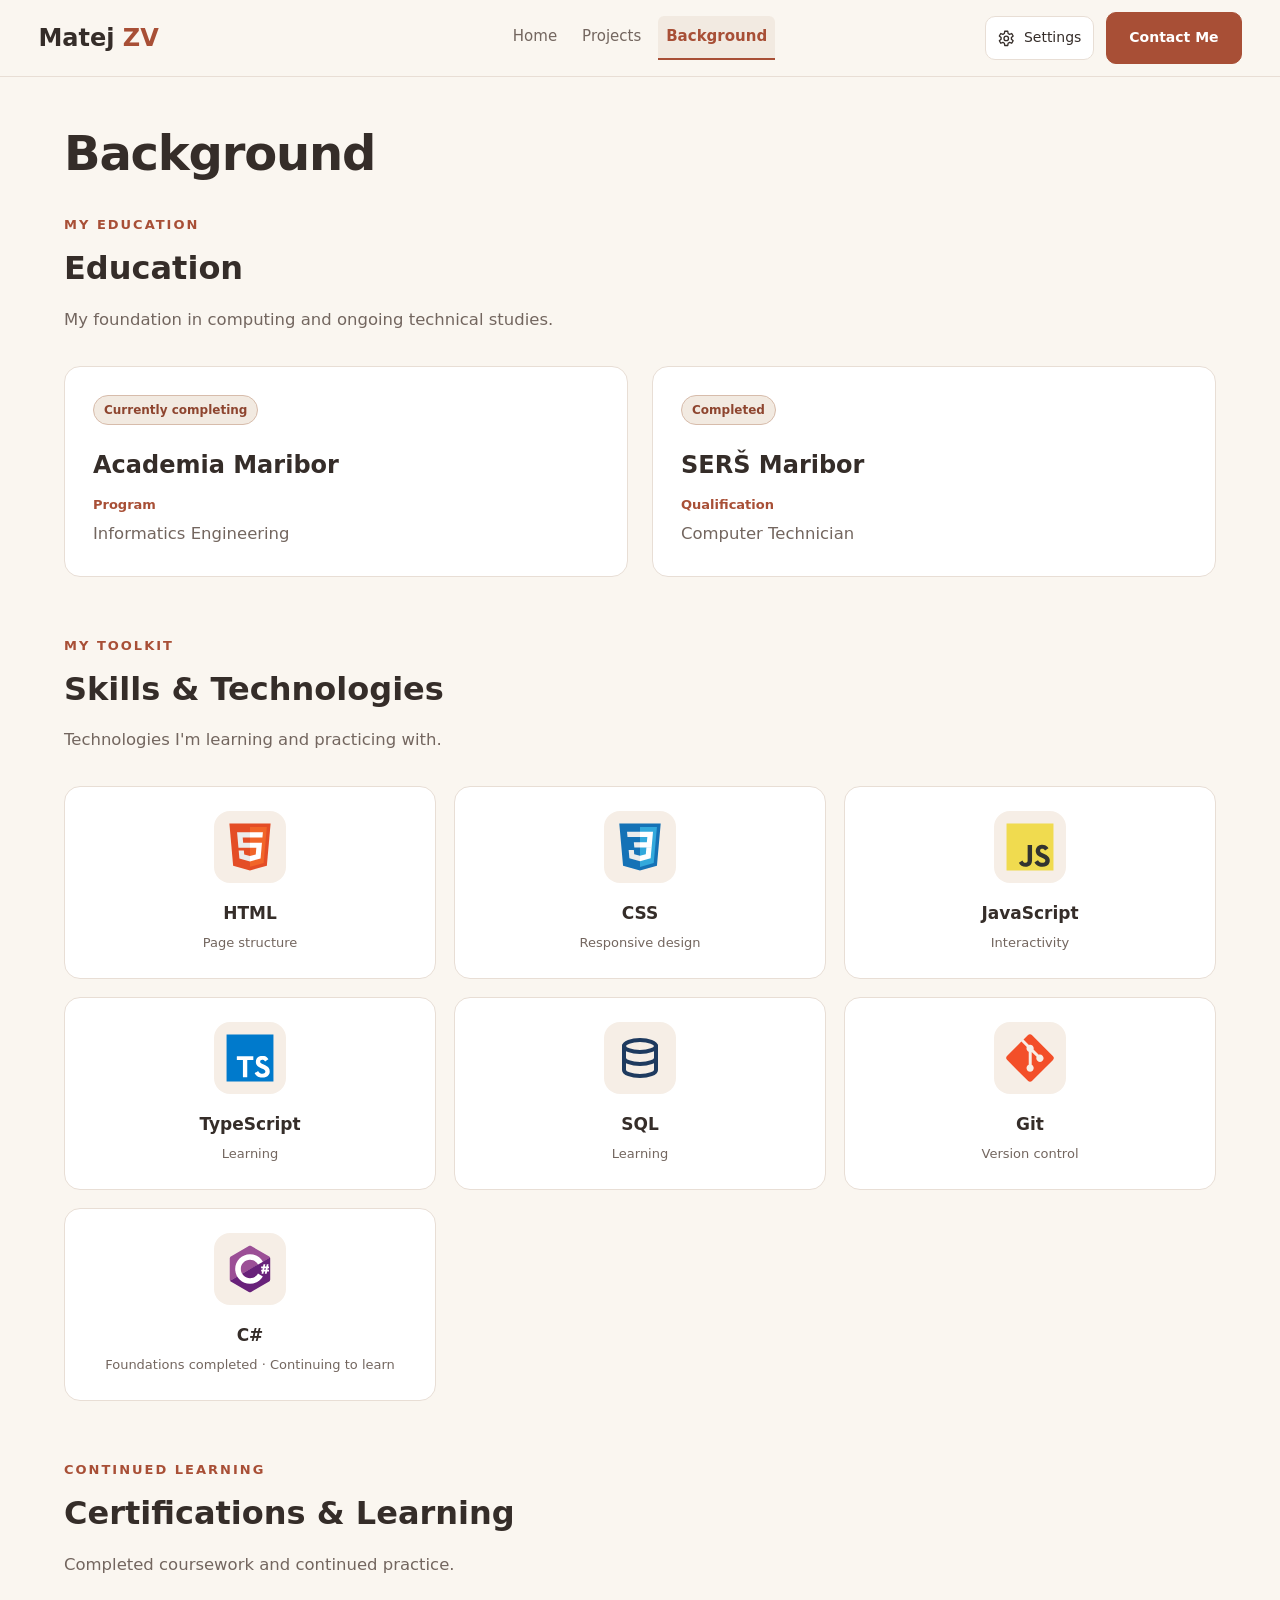
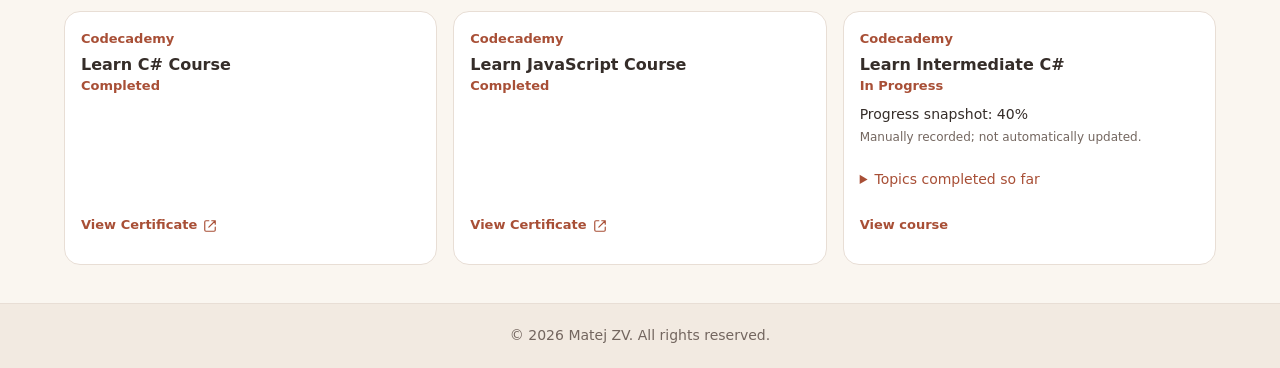
==== commit 8aa0e900: "Update certificate syllabuses and C# course progress" ====
--- a/background.html
+++ b/background.html
@@ -28,6 +28,7 @@
 
     <!-- JavaScript loads after the HTML is parsed -->
     <script src="js/script.js" defer></script>
+    <script src="js/certificates.js" defer></script>
 </head>
 
 <body>
@@ -58,6 +59,7 @@
                         <label class="theme-control" for="theme-choice" hidden>
                             <span data-i18n="settings.theme">Theme</span>
                             <select id="theme-choice" name="theme-choice" aria-label="Theme" data-i18n-aria-label="settings.theme">
+                                <option value="system" data-i18n="settings.system">System</option>
                                 <option value="dark" data-i18n="settings.dark">Dark</option>
                                 <option value="light" data-i18n="settings.light">Light</option>
                             </select>
@@ -231,9 +233,10 @@
                     <div class="learning-details">
                         <p class="learning-provider">Codecademy</p>
                         <h3 id="csharp-course-heading">Learn C# Course</h3>
+                        <p class="course-status" data-i18n="status.completed">Completed</p>
                     </div>
                     <div class="learning-certificate">
-                        <a class="certificate-link" href="assets/certificates/codecademy-learn-csharp.pdf" target="_blank" rel="noopener noreferrer" aria-label="View Certificate for Learn C# Course (PDF, opens in a new tab)" data-i18n-aria-label="certificate.csharpLabel"><span data-i18n="certificate.view">View Certificate</span> <svg class="certificate-external-icon" xmlns="http://www.w3.org/2000/svg" width="14" height="14" viewBox="0 0 24 24" fill="none" stroke="currentColor" stroke-width="2" stroke-linecap="round" stroke-linejoin="round" aria-hidden="true" focusable="false"><path d="M15 3h6v6M10 14 21 3M21 14v5a2 2 0 0 1-2 2H5a2 2 0 0 1-2-2V5a2 2 0 0 1 2-2h5"/></svg></a>
+                        <a class="certificate-link" href="assets/certificates/codecademy-learn-csharp.webp" data-certificate-preview data-certificate-pdf="assets/certificates/codecademy-learn-csharp.pdf" data-certificate-heading="csharp-course-heading" aria-label="View Certificate for Learn C# Course (image preview)" data-i18n-aria-label="certificate.csharpLabel"><span data-i18n="certificate.view">View Certificate</span> <svg class="certificate-external-icon" xmlns="http://www.w3.org/2000/svg" width="14" height="14" viewBox="0 0 24 24" fill="none" stroke="currentColor" stroke-width="2" stroke-linecap="round" stroke-linejoin="round" aria-hidden="true" focusable="false"><path d="M15 3h6v6M10 14 21 3M21 14v5a2 2 0 0 1-2 2H5a2 2 0 0 1-2-2V5a2 2 0 0 1 2-2h5"/></svg></a>
                     </div>
                 </article>
 
@@ -241,25 +244,77 @@
                     <div class="learning-details">
                         <p class="learning-provider">Codecademy</p>
                         <h3 id="javascript-course-heading">Learn JavaScript Course</h3>
+                        <p class="course-status" data-i18n="status.completed">Completed</p>
                     </div>
                     <div class="learning-certificate">
-                        <a class="certificate-link" href="assets/certificates/codecademy-learn-javascript.pdf" target="_blank" rel="noopener noreferrer" aria-label="View Certificate for Learn JavaScript Course (PDF, opens in a new tab)" data-i18n-aria-label="certificate.jsLabel"><span data-i18n="certificate.view">View Certificate</span> <svg class="certificate-external-icon" xmlns="http://www.w3.org/2000/svg" width="14" height="14" viewBox="0 0 24 24" fill="none" stroke="currentColor" stroke-width="2" stroke-linecap="round" stroke-linejoin="round" aria-hidden="true" focusable="false"><path d="M15 3h6v6M10 14 21 3M21 14v5a2 2 0 0 1-2 2H5a2 2 0 0 1-2-2V5a2 2 0 0 1 2-2h5"/></svg></a>
-                    </div>
-                </article>
-
-                <article class="learning-card" aria-labelledby="udemy-csharp-course-heading">
-                    <div class="learning-details">
-                        <p class="learning-provider">Udemy</p>
-                        <h3 id="udemy-csharp-course-heading" title="C# Intermediate: Classes, Interfaces and OOP">C# Intermediate</h3>
+                        <a class="certificate-link" href="assets/certificates/codecademy-learn-javascript.webp" data-certificate-preview data-certificate-pdf="assets/certificates/codecademy-learn-javascript.pdf" data-certificate-heading="javascript-course-heading" aria-label="View Certificate for Learn JavaScript Course (image preview)" data-i18n-aria-label="certificate.jsLabel"><span data-i18n="certificate.view">View Certificate</span> <svg class="certificate-external-icon" xmlns="http://www.w3.org/2000/svg" width="14" height="14" viewBox="0 0 24 24" fill="none" stroke="currentColor" stroke-width="2" stroke-linecap="round" stroke-linejoin="round" aria-hidden="true" focusable="false"><path d="M15 3h6v6M10 14 21 3M21 14v5a2 2 0 0 1-2 2H5a2 2 0 0 1-2-2V5a2 2 0 0 1 2-2h5"/></svg></a>
+                    </div>
+                </article>
+
+                <article class="learning-card" aria-labelledby="intermediate-course-heading">
+                    <div class="learning-details">
+                        <p class="learning-provider">Codecademy</p>
+                        <h3 id="intermediate-course-heading">Learn Intermediate C#</h3>
+                        <p class="course-status" data-i18n="status.progress">In Progress</p>
+                        <p class="course-progress" data-i18n="course.progress">Progress snapshot: 40%</p>
+                        <p class="course-progress-note" data-i18n="course.snapshot">Manually recorded; not automatically updated.</p>
                     </div>
                     <div class="learning-certificate">
-                        <a class="certificate-link" href="assets/certificates/udemy-csharp-intermediate.pdf" target="_blank" rel="noopener noreferrer" aria-label="View Certificate for C# Intermediate: Classes, Interfaces and OOP (PDF, opens in a new tab)" data-i18n-aria-label="certificate.udemyLabel"><span data-i18n="certificate.view">View Certificate</span> <svg class="certificate-external-icon" xmlns="http://www.w3.org/2000/svg" width="14" height="14" viewBox="0 0 24 24" fill="none" stroke="currentColor" stroke-width="2" stroke-linecap="round" stroke-linejoin="round" aria-hidden="true" focusable="false"><path d="M15 3h6v6M10 14 21 3M21 14v5a2 2 0 0 1-2 2H5a2 2 0 0 1-2-2V5a2 2 0 0 1 2-2h5"/></svg></a>
+                        <details class="course-details">
+                            <summary data-i18n="course.topicsCompleted">Topics completed so far</summary>
+                            <ul class="certificate-topic-list">
+                                <li data-i18n="course.inheritance">Inheritance</li>
+                                <li data-i18n="course.polymorphism">Polymorphism</li>
+                                <li data-i18n="course.interfaces">Interfaces</li>
+                                <li data-i18n="course.references">Reference fundamentals</li>
+                                <li data-i18n="course.objectClass">The Object class</li>
+                                <li data-i18n="course.stringsExceptions">Strings and exception fundamentals</li>
+                                <li data-i18n="course.enumerations">Enumerations</li>
+                            </ul>
+                        </details>
+                        <a class="certificate-link" href="https://www.codecademy.com/enrolled/courses/learn-intermediate-c-sharp" data-i18n="course.view">View course</a>
                     </div>
                 </article>
             </div>
 
         </section>
     </main>
+
+    <dialog id="certificate-dialog" class="certificate-dialog" aria-labelledby="certificate-dialog-title" aria-describedby="certificate-course">
+        <div class="certificate-panel">
+            <div class="certificate-toolbar">
+                <h2 id="certificate-dialog-title" data-i18n="certificate.previewTitle">Certificate preview</h2>
+                <button type="button" id="certificate-close" autofocus data-i18n="certificate.close">Close</button>
+            </div>
+            <p id="certificate-course"></p>
+            <p id="certificate-error" role="status" hidden data-i18n="certificate.error">The preview could not load. Please try again later.</p>
+            <div id="certificate-viewport" class="certificate-viewport" tabindex="0" role="region" aria-label="Certificate preview and course topics" data-i18n-aria-label="certificate.imageRegion">
+                <img id="certificate-image" alt="" decoding="async">
+                <section class="certificate-topics" aria-labelledby="certificate-topics-title">
+                    <h3 id="certificate-topics-title" data-i18n="certificate.learned">What I learned</h3>
+                    <ul class="certificate-topic-list" data-certificate-topics="csharp-course-heading" hidden>
+                        <li data-i18n="certificate.topics.types">Data types &amp; variables</li>
+                        <li data-i18n="certificate.topics.numbers">Numbers &amp; operators</li>
+                        <li data-i18n="certificate.topics.strings">Strings</li>
+                        <li data-i18n="certificate.topics.logic">Logic &amp; conditionals</li>
+                        <li data-i18n="certificate.topics.collections">Arrays &amp; lists</li>
+                        <li data-i18n="certificate.topics.loops">Loops</li>
+                        <li data-i18n="certificate.topics.methods">Methods</li>
+                        <li data-i18n="certificate.topics.classes">Classes &amp; abstraction</li>
+                        <li data-i18n="certificate.topics.encapsulation">Encapsulation</li>
+                    </ul>
+                    <ul class="certificate-topic-list" data-certificate-topics="javascript-course-heading" hidden>
+                        <li data-i18n="certificate.topics.conditionals">Conditionals</li>
+                        <li data-i18n="certificate.topics.functions">Functions</li>
+                        <li data-i18n="certificate.topics.scope">Scope</li>
+                        <li data-i18n="certificate.topics.arrays">Arrays</li>
+                        <li data-i18n="certificate.topics.iterators">Loops &amp; iterators</li>
+                        <li data-i18n="certificate.topics.objects">Objects</li>
+                    </ul>
+                </section>
+            </div>
+        </div>
+    </dialog>
 
     <footer class="site-footer">
         <p>&copy; <span id="current-year">2026</span> <span data-i18n="footer.rights">Matej ZV. All rights reserved.</span></p>
--- a/css/style.css
+++ b/css/style.css
@@ -47,6 +47,7 @@
     --card-padding: clamp(1.125rem, 2.5vw, 1.75rem);
     --card-radius: 16px;
     --control-radius: 10px;
+    --certificate-backdrop: rgba(0, 0, 0, 0.8);
     font-size: 100%;
 }
 
@@ -1126,6 +1127,7 @@
 /* Scope the compact layout to Certifications; Education keeps its shared card styles. */
 .learning-section .learning-grid {
     grid-template-columns: repeat(3, minmax(0, 1fr));
+    grid-auto-rows: auto;
     gap: 1rem;
 }
 
@@ -1658,3 +1660,138 @@
 .language-options button[aria-pressed="true"] .language-check {
     visibility: visible;
 }
+
+/* Certificate lightbox: native modal focus containment with a scrollable image. */
+.certificate-dialog {
+    width: 100%;
+    height: 100dvh;
+    max-width: none;
+    max-height: none;
+    margin: 0;
+    padding: clamp(0.5rem, 2vw, 1.5rem);
+    border: 0;
+    background: transparent;
+    color: var(--text-primary);
+}
+.certificate-dialog[open] {
+    display: grid;
+    place-items: center;
+}
+.certificate-dialog::backdrop {
+    background: var(--certificate-backdrop);
+}
+.certificate-panel {
+    display: flex;
+    flex-direction: column;
+    gap: 0.625rem;
+    width: min(100%, 90rem);
+    max-height: 100%;
+    min-height: 0;
+    padding: clamp(0.75rem, 2vw, 1.25rem);
+    border: 1px solid var(--border-color);
+    border-radius: var(--card-radius);
+    background: var(--bg-card);
+}
+.certificate-toolbar {
+    display: flex;
+    align-items: center;
+    justify-content: space-between;
+    flex-wrap: wrap;
+    gap: 0.5rem;
+}
+.certificate-toolbar h2 {
+    font-size: 1.125rem;
+}
+.certificate-dialog button {
+    display: inline-flex;
+    align-items: center;
+    justify-content: center;
+    min-height: 44px;
+    padding: 0.5rem 0.75rem;
+    border: 1px solid var(--input-border);
+    border-radius: var(--control-radius);
+    background: var(--bg-secondary);
+    color: var(--text-primary);
+    font: inherit;
+    cursor: pointer;
+}
+#certificate-course {
+    font-size: 0.875rem;
+    color: var(--text-secondary);
+}
+.certificate-viewport {
+    min-height: 0;
+    overflow: auto;
+    overscroll-behavior: contain;
+    border-radius: 4px;
+}
+.certificate-viewport img {
+    display: block;
+    width: auto;
+    max-width: 100%;
+    max-height: 65dvh;
+    margin: auto;
+    object-fit: contain;
+}
+.certificate-viewport img[hidden] {
+    display: none;
+}
+/* Course topics follow the unchanged image inside the same scroll region. */
+.certificate-topics {
+    margin-top: 1rem;
+    padding-top: 0.75rem;
+    border-top: 1px solid var(--border-color);
+}
+.certificate-topics h3 {
+    font-size: 1rem;
+    margin-bottom: 0.5rem;
+}
+.certificate-topic-list {
+    display: flex;
+    flex-wrap: wrap;
+    gap: 0.375rem;
+    list-style: none;
+}
+.certificate-topic-list[hidden] {
+    display: none;
+}
+.certificate-topic-list li {
+    padding: 0.25rem 0.625rem;
+    border-radius: var(--control-radius);
+    background: var(--tag-bg);
+    color: var(--tag-text);
+    font-size: 0.8125rem;
+}
+.certificate-topics p {
+    color: var(--text-secondary);
+    font-size: 0.875rem;
+}
+
+/* Course progress and native disclosure stay inside the existing compact card. */
+.course-status {
+    color: var(--accent);
+    font-size: 0.8125rem;
+    font-weight: 600;
+}
+.course-progress {
+    margin-top: 0.375rem;
+    font-size: 0.875rem;
+}
+.course-progress-note {
+    color: var(--text-secondary);
+    font-size: 0.75rem;
+}
+.course-details summary {
+    min-height: 44px;
+    padding: 0.5rem 0;
+    color: var(--accent);
+    font-size: 0.875rem;
+    cursor: pointer;
+}
+.course-details summary:focus-visible {
+    outline: 3px solid var(--accent);
+    outline-offset: 3px;
+}
+.course-details[open] .certificate-topic-list {
+    margin: 0.5rem 0;
+}
